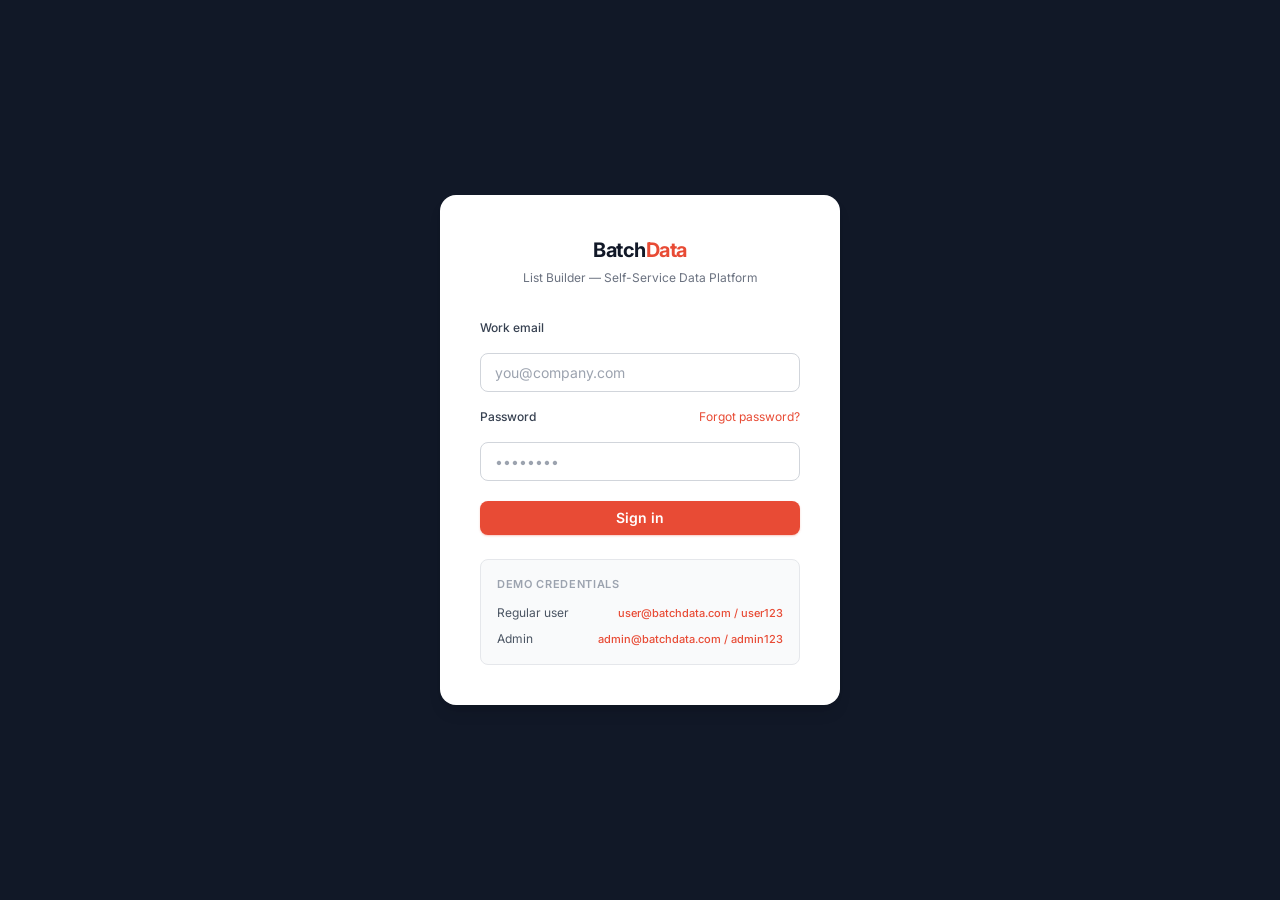
==== login.html @ 31fbce72 "Initial commit — BatchData List Builder prototype" ====
<!DOCTYPE html>
<html lang="en">
<head>
  <meta charset="UTF-8" />
  <meta name="viewport" content="width=device-width, initial-scale=1.0" />
  <title>BatchData — Sign In</title>
  <link href="https://fonts.googleapis.com/css2?family=Inter:wght@400;500;600;700&display=swap" rel="stylesheet" />
  <link rel="stylesheet" href="css/styles.css?v=2" />
</head>
<body>

<div class="login-page">
  <div class="login-card">

    <div class="login-brand">
      <div class="login-brand__logo">Batch<em>Data</em></div>
      <p class="login-brand__tagline">List Builder — Self-Service Data Platform</p>
    </div>

    <form class="login-form" onsubmit="handleLogin(event)">

      <div class="login-form__group">
        <label class="form-label" for="email">Work email</label>
        <input type="email" id="email" class="input input-filled"
          placeholder="you@company.com" autocomplete="email" required />
      </div>

      <div class="login-form__group">
        <div style="display:flex; justify-content:space-between; align-items:center; margin-bottom:8px;">
          <label class="form-label" for="password" style="margin-bottom:0">Password</label>
          <a href="#" style="font-size:12px; color:var(--color-primary-500)">Forgot password?</a>
        </div>
        <input type="password" id="password" class="input input-filled"
          placeholder="••••••••" autocomplete="current-password" required />
      </div>

      <div id="loginError" class="alert alert--error" style="display:none">
        <svg class="alert__icon" viewBox="0 0 18 18" fill="none"><path d="M9 3L2 15h14L9 3z" stroke="currentColor" stroke-width="1.5"/><path d="M9 8v3M9 13v.5" stroke="currentColor" stroke-width="1.5" stroke-linecap="round"/></svg>
        <span>Incorrect email or password.</span>
      </div>

      <button class="btn btn-primary btn-md" type="submit" style="width:100%; margin-top:4px;">
        Sign in
      </button>

    </form>

    <!-- Demo credentials hint -->
    <div style="margin-top:var(--space-6); padding:var(--space-4); background:var(--color-neutral-50); border:1px solid var(--color-neutral-200); border-radius:var(--radius-lg);">
      <p style="font-size:11px; font-weight:600; text-transform:uppercase; letter-spacing:0.06em; color:var(--color-neutral-400); margin-bottom:var(--space-3);">Demo credentials</p>
      <div style="display:flex; flex-direction:column; gap:var(--space-2);">
        <div style="display:flex; justify-content:space-between; align-items:center;">
          <span style="font-size:12px; color:var(--color-neutral-600);">Regular user</span>
          <button type="button" onclick="fillCredentials('user@batchdata.com','user123')"
            style="font-size:11px; color:var(--color-primary-500); background:none; border:none; cursor:pointer; font-family:inherit; font-weight:500;">
            user@batchdata.com / user123
          </button>
        </div>
        <div style="display:flex; justify-content:space-between; align-items:center;">
          <span style="font-size:12px; color:var(--color-neutral-600);">Admin</span>
          <button type="button" onclick="fillCredentials('admin@batchdata.com','admin123')"
            style="font-size:11px; color:var(--color-primary-500); background:none; border:none; cursor:pointer; font-family:inherit; font-weight:500;">
            admin@batchdata.com / admin123
          </button>
        </div>
      </div>
    </div>

  </div>
</div>

<script>
const CREDENTIALS = {
  'user@batchdata.com':  { password: 'user123',  role: 'user',  name: 'Sarah Mitchell', initials: 'SM' },
  'admin@batchdata.com': { password: 'admin123', role: 'admin', name: 'James Carter',   initials: 'JC' },
};

function handleLogin(e) {
  e.preventDefault();
  const email    = document.getElementById('email').value.trim().toLowerCase();
  const password = document.getElementById('password').value;
  const user     = CREDENTIALS[email];

  if (user && user.password === password) {
    sessionStorage.setItem('role',     user.role);
    sessionStorage.setItem('userName', user.name);
    sessionStorage.setItem('userInitials', user.initials);
    window.location.href = 'orders.html';
  } else {
    document.getElementById('loginError').style.display = 'flex';
  }
}

function fillCredentials(email, password) {
  document.getElementById('email').value    = email;
  document.getElementById('password').value = password;
  document.getElementById('loginError').style.display = 'none';
}
</script>

</body>
</html>
---- css/styles.css ----
/* =============================================
   DESIGN TOKENS — from design-system.html
   ============================================= */
:root {
  /* Brand */
  --color-primary-50:  #FFF3F1;
  --color-primary-100: #FFE4DF;
  --color-primary-200: #FFCCC4;
  --color-primary-400: #FF7460;
  --color-primary-500: #E84B35;
  --color-primary-600: #D43B25;
  --color-primary-700: #B32D19;

  /* Neutral */
  --color-neutral-0:   #FFFFFF;
  --color-neutral-50:  #F9FAFB;
  --color-neutral-100: #F3F4F6;
  --color-neutral-200: #E5E7EB;
  --color-neutral-300: #D1D5DB;
  --color-neutral-400: #9CA3AF;
  --color-neutral-500: #6B7280;
  --color-neutral-600: #4B5563;
  --color-neutral-700: #374151;
  --color-neutral-800: #1F2937;
  --color-neutral-900: #111827;

  /* Info / Blue */
  --color-info-50:  #EFF6FF;
  --color-info-200: #BFDBFE;
  --color-info-300: #93C5FD;
  --color-info-500: #3B82F6;
  --color-info-700: #1D4ED8;

  /* Semantic */
  --color-success-50:  #ECFDF5;
  --color-success-500: #10B981;
  --color-success-700: #047857;
  --color-error-50:    #FEF2F2;
  --color-error-500:   #EF4444;
  --color-warning-50:  #FFFBEB;
  --color-warning-500: #F59E0B;

  /* Typography */
  --font-family: 'Inter', -apple-system, BlinkMacSystemFont, sans-serif;
  --font-size-xs:   11px;
  --font-size-sm:   12px;
  --font-size-base: 14px;
  --font-size-md:   15px;
  --font-size-lg:   16px;
  --font-size-xl:   18px;
  --font-size-2xl:  20px;
  --font-size-3xl:  24px;
  --font-size-4xl:  30px;

  --font-weight-regular:  400;
  --font-weight-medium:   500;
  --font-weight-semibold: 600;
  --font-weight-bold:     700;

  --line-height-tight:  1.2;
  --line-height-snug:   1.375;
  --line-height-normal: 1.5;
  --letter-spacing-tight: -0.025em;

  /* Spacing */
  --space-1:  4px;  --space-2:  8px;  --space-3:  12px;
  --space-4:  16px; --space-5:  20px; --space-6:  24px;
  --space-8:  32px; --space-10: 40px; --space-12: 48px;

  /* Radius */
  --radius-md:   6px;
  --radius-lg:   8px;
  --radius-xl:   12px;
  --radius-2xl:  16px;
  --radius-full: 9999px;

  /* Shadows */
  --shadow-xs: 0 1px 2px rgba(0,0,0,0.05);
  --shadow-sm: 0 1px 3px rgba(0,0,0,0.1), 0 1px 2px rgba(0,0,0,0.06);
  --shadow-md: 0 4px 6px -1px rgba(0,0,0,0.1), 0 2px 4px -1px rgba(0,0,0,0.06);
  --shadow-lg: 0 10px 15px -3px rgba(0,0,0,0.1), 0 4px 6px -2px rgba(0,0,0,0.05);

  --transition-base: 150ms ease;
  --z-sticky: 300;
}

/* =============================================
   RESET & BASE
   ============================================= */
*, *::before, *::after { box-sizing: border-box; margin: 0; padding: 0; }
html { scroll-behavior: smooth; }
body {
  font-family: var(--font-family);
  font-size: var(--font-size-base);
  line-height: var(--line-height-normal);
  color: var(--color-neutral-800);
  background: var(--color-neutral-50);
  min-height: 100vh;
}
button { font-family: inherit; cursor: pointer; }
a { text-decoration: none; }
svg { display: block; flex-shrink: 0; }

/* =============================================
   DS BUTTONS (from design-system section 05)
   ============================================= */
.btn {
  display: inline-flex; align-items: center; justify-content: center;
  gap: var(--space-2); font-family: var(--font-family);
  font-weight: var(--font-weight-semibold);
  border: none; cursor: pointer;
  transition: all var(--transition-base);
  white-space: nowrap; text-decoration: none; line-height: 1;
}
.btn:focus-visible { outline: 2px solid var(--color-primary-500); outline-offset: 2px; }

.btn-sm  { font-size: var(--font-size-sm);  padding: 7px 14px;  border-radius: var(--radius-md); }
.btn-md  { font-size: var(--font-size-base); padding: 10px 20px; border-radius: var(--radius-lg); }
.btn-lg  { font-size: var(--font-size-md);  padding: 13px 26px; border-radius: var(--radius-lg); }

/* Primary — orange/red */
.btn-primary {
  background: var(--color-primary-500); color: white;
  box-shadow: 0 1px 2px rgba(232,75,53,0.3);
}
.btn-primary:hover {
  background: var(--color-primary-600);
  box-shadow: 0 4px 8px rgba(232,75,53,0.3);
  transform: translateY(-1px);
}
.btn-primary:active { background: var(--color-primary-700); transform: none; }
.btn-primary:disabled { opacity: 0.45; cursor: not-allowed; pointer-events: none; transform: none; }

/* Secondary — dark */
.btn-secondary {
  background: var(--color-neutral-900); color: white;
  box-shadow: var(--shadow-xs);
}
.btn-secondary:hover { background: var(--color-neutral-700); transform: translateY(-1px); }

/* Outline */
.btn-outline {
  background: transparent; color: var(--color-neutral-700);
  border: 1.5px solid var(--color-neutral-300);
}
.btn-outline:hover { border-color: var(--color-neutral-400); background: var(--color-neutral-50); }

/* Ghost */
.btn-ghost { background: transparent; color: var(--color-neutral-700); }
.btn-ghost:hover { background: var(--color-neutral-100); }

/* =============================================
   DS FORM CONTROLS (from design-system section 06)
   ============================================= */
.form-label {
  display: block; font-size: var(--font-size-sm);
  font-weight: var(--font-weight-medium); color: var(--color-neutral-700);
  margin-bottom: var(--space-2);
}

.input-wrap { position: relative; }
.input-icon-left {
  position: absolute; left: 12px; top: 50%; transform: translateY(-50%);
  color: var(--color-neutral-400); pointer-events: none;
  width: 20px; height: 20px;
}

.input {
  width: 100%; font-family: var(--font-family);
  font-size: var(--font-size-base); color: var(--color-neutral-900);
  background: white; border: 1.5px solid var(--color-neutral-300);
  border-radius: var(--radius-lg); padding: 10px 14px;
  outline: none;
  transition: border-color var(--transition-base), box-shadow var(--transition-base);
}
.input::placeholder { color: var(--color-neutral-400); }
.input:hover  { border-color: var(--color-neutral-400); }
.input:focus  {
  border-color: var(--color-primary-500);
  box-shadow: 0 0 0 3px rgba(232,75,53,0.12);
}
.input:disabled { background: var(--color-neutral-100); color: var(--color-neutral-400); cursor: not-allowed; }

.input-with-icon-left { padding-left: 40px; }

/* Tall variant for location search */
.input-location { height: 48px; }

/* Select */
.select {
  appearance: none; -webkit-appearance: none;
  background-image: url("data:image/svg+xml,%3Csvg width='16' height='16' viewBox='0 0 16 16' fill='none' xmlns='http://www.w3.org/2000/svg'%3E%3Cpath d='M4 6l4 4 4-4' stroke='%239CA3AF' stroke-width='1.5' stroke-linecap='round' stroke-linejoin='round'/%3E%3C/svg%3E");
  background-repeat: no-repeat; background-position: right 12px center;
  padding-right: 36px; cursor: pointer;
}
.select.placeholder { color: var(--color-neutral-400); }

/* Checkboxes */
.checkbox-group { display: flex; flex-direction: column; gap: var(--space-3); }
.checkbox-group.inline { flex-direction: row; gap: var(--space-6); }

.checkbox-item {
  display: flex; align-items: center; gap: var(--space-3);
  cursor: pointer; font-size: var(--font-size-sm);
  color: var(--color-neutral-700);
}
.checkbox-item input[type="checkbox"] {
  width: 18px; height: 18px; margin-top: 0; flex-shrink: 0;
  accent-color: var(--color-primary-500); cursor: pointer;
  border-radius: var(--radius-md);
}

/* =============================================
   DS CARDS (from design-system section 07)
   ============================================= */
.card {
  background: white; border: 1px solid var(--color-neutral-200);
  border-radius: var(--radius-xl); box-shadow: var(--shadow-xs);
  overflow: hidden;
  transition: box-shadow var(--transition-base), transform var(--transition-base);
}
.card-header { padding: var(--space-5) var(--space-6); border-bottom: 1px solid var(--color-neutral-100); }
.card-body   { padding: var(--space-6); }

/* =============================================
   APP SHELL
   ============================================= */
.app {
  width: 100%;
  min-height: 100vh;
  display: flex;
  flex-direction: column;
  background: var(--color-neutral-50);
}

.job-status-banner {
  height: 1px;
  background: var(--color-neutral-900);
  border-bottom: 1px solid var(--color-neutral-800);
  flex-shrink: 0;
}

/* =============================================
   APP HEADER
   ============================================= */
.app-header {
  background: white;
  border-bottom: 1px solid var(--color-neutral-200);
  height: 64px;
  width: 100%;
  flex-shrink: 0;
  box-shadow: var(--shadow-xs);
}

.app-header__inner {
  max-width: 1099px;
  margin: 0 auto;
  padding: 0 var(--space-6);
  height: 100%;
  display: flex;
  align-items: center;
  justify-content: space-between;
}

.header-title h1 {
  font-size: var(--font-size-3xl);
  font-weight: var(--font-weight-bold);
  color: var(--color-neutral-900);
  line-height: var(--line-height-tight);
  letter-spacing: var(--letter-spacing-tight);
}

.header-title p {
  font-size: var(--font-size-base);
  color: var(--color-neutral-500);
  margin-top: var(--space-1);
}

/* =============================================
   STEPPER (DS 22)
   ============================================= */
.stepper {
  display: flex; align-items: center; gap: var(--space-3);
}

.stepper-step {
  display: flex; align-items: center; gap: var(--space-2);
  padding: var(--space-2) var(--space-4);
  border-radius: var(--radius-xl); height: 40px;
}

.stepper-step--active   { background: var(--color-primary-50); }
.stepper-step--inactive { background: var(--color-neutral-100); }

.stepper-number {
  width: 24px; height: 24px; border-radius: var(--radius-full);
  display: flex; align-items: center; justify-content: center;
  font-size: var(--font-size-base); font-weight: var(--font-weight-semibold);
  flex-shrink: 0; line-height: 1;
}

.stepper-step--active   .stepper-number { background: var(--color-primary-500); color: white; }
.stepper-step--inactive .stepper-number { background: var(--color-neutral-300); color: var(--color-neutral-600); }

.stepper-label { font-size: var(--font-size-base); font-weight: var(--font-weight-medium); white-space: nowrap; }
.stepper-step--active   .stepper-label { color: var(--color-primary-600); }
.stepper-step--inactive .stepper-label { color: var(--color-neutral-500); }

.stepper-connector { width: 32px; height: 2px; background: var(--color-neutral-300); flex-shrink: 0; }

/* =============================================
   MAIN CONTENT
   ============================================= */
.app-main {
  flex: 1;
  max-width: 1099px;
  width: 100%;
  margin: 0 auto;
  padding: var(--space-6) var(--space-6) 96px;
  display: flex;
  flex-direction: column;
  gap: var(--space-6);
}

/* =============================================
   SECTION HEADER
   ============================================= */
.section-header { margin-bottom: var(--space-4); }

.section-header h2 {
  font-size: var(--font-size-xl);
  font-weight: var(--font-weight-semibold);
  color: var(--color-neutral-900);
}

.section-header p {
  font-size: var(--font-size-sm);
  color: var(--color-neutral-500);
  margin-top: var(--space-1);
}

/* =============================================
   TEMPLATE CARDS (DS 23)
   ============================================= */
.quicklist-templates { display: flex; flex-direction: column; gap: var(--space-4); }

.template-card-grid {
  display: grid;
  grid-template-columns: repeat(4, 1fr);
  gap: var(--space-4);
}

.template-card {
  background: white;
  border: 2px solid var(--color-neutral-200);
  border-radius: var(--radius-xl);
  padding: var(--space-4);
  text-align: left; cursor: pointer;
  display: flex; flex-direction: column; gap: var(--space-2);
  position: relative;
  box-shadow: var(--shadow-xs);
  transition: border-color var(--transition-base), box-shadow var(--transition-base), transform var(--transition-base);
}

.template-card:hover {
  border-color: var(--color-primary-400);
  box-shadow: var(--shadow-md);
  transform: translateY(-2px);
}

.template-card--selected {
  background: var(--color-primary-50);
  border-color: var(--color-primary-500);
  box-shadow: 0 0 0 3px rgba(232,75,53,0.1), var(--shadow-sm);
}

.template-card__title {
  display: block;
  font-size: var(--font-size-xl);
  font-weight: var(--font-weight-semibold);
  color: var(--color-neutral-900);
  line-height: var(--line-height-snug);
}

.template-card--selected .template-card__title { color: var(--color-primary-700); }

.template-card__desc {
  display: block;
  font-size: var(--font-size-sm);
  color: var(--color-neutral-500);
  line-height: var(--line-height-normal);
}

.template-card--selected .template-card__desc { color: var(--color-primary-600); }

.template-card__meta {
  display: block;
  font-size: var(--font-size-sm);
  font-weight: var(--font-weight-medium);
  color: var(--color-neutral-400);
  margin-top: auto;
  padding-top: var(--space-2);
}

.template-card--selected .template-card__meta { color: var(--color-primary-500); }

.template-card__check {
  display: none;
  position: absolute; top: var(--space-3); right: var(--space-3);
  width: 20px; height: 20px;
  background: var(--color-primary-500);
  border-radius: var(--radius-full);
  align-items: center; justify-content: center;
}

.template-card--selected .template-card__check { display: flex; }

/* =============================================
   FILTER PANEL (DS 24)
   ============================================= */
.filter-panel {
  background: white;
  border: 1px solid var(--color-neutral-200);
  border-radius: var(--radius-xl);
  box-shadow: var(--shadow-xs);
  overflow: hidden;
}

.filter-panel__header {
  padding: var(--space-4) var(--space-5);
  border-bottom: 1px solid var(--color-neutral-100);
  background: var(--color-neutral-50);
}

.filter-panel__header h3 {
  font-size: var(--font-size-base);
  font-weight: var(--font-weight-semibold);
  color: var(--color-neutral-800);
}

.filter-panel__header p {
  font-size: var(--font-size-sm);
  color: var(--color-neutral-500);
  margin-top: 2px;
}

.filter-panel__body {
  padding: var(--space-5);
  display: flex;
  flex-direction: column;
  gap: var(--space-6);
}

.filter-group { display: flex; flex-direction: column; gap: var(--space-2); }

.filter-label {
  font-size: var(--font-size-sm);
  font-weight: var(--font-weight-medium);
  color: var(--color-neutral-700);
}

.filter-row {
  display: grid;
  grid-template-columns: 1fr 1fr;
  gap: var(--space-5);
}

/* =============================================
   DUAL RANGE SLIDER (DS 25)
   ============================================= */
.range-dual {
  position: relative; height: 8px; margin-top: var(--space-2);
}

.range-dual__track {
  position: absolute; top: 0; left: 0; right: 0;
  height: 8px; background: var(--color-neutral-200);
  border-radius: var(--radius-full); pointer-events: none;
}

.range-dual__fill {
  position: absolute; top: 0; height: 8px;
  background: var(--color-primary-500);
  border-radius: var(--radius-full); pointer-events: none;
}

.range-dual__input {
  position: absolute; top: -4px; left: 0;
  width: 100%; height: 16px;
  background: transparent; appearance: none; -webkit-appearance: none;
  pointer-events: none; margin: 0;
}

.range-dual__input::-webkit-slider-thumb {
  appearance: none; -webkit-appearance: none;
  width: 16px; height: 16px; border-radius: var(--radius-full);
  background: white; border: 2px solid var(--color-primary-500);
  box-shadow: var(--shadow-sm); cursor: pointer; pointer-events: all;
  transition: transform var(--transition-base);
}

.range-dual__input::-webkit-slider-thumb:hover { transform: scale(1.15); }

.range-dual__input::-moz-range-thumb {
  width: 16px; height: 16px; border-radius: var(--radius-full);
  background: white; border: 2px solid var(--color-primary-500);
  box-shadow: var(--shadow-sm); cursor: pointer; pointer-events: all;
}

/* =============================================
   ACTION BAR (DS 26)
   ============================================= */
.action-bar {
  position: sticky; bottom: 0;
  background: white;
  border-top: 1px solid var(--color-neutral-200);
  height: 73px;
  width: 100%;
  box-shadow: 0 -4px 12px rgba(0,0,0,0.06), 0 -1px 4px rgba(0,0,0,0.04);
  z-index: var(--z-sticky);
  flex-shrink: 0;
}

.action-bar__inner {
  max-width: 1099px;
  margin: 0 auto;
  padding: 0 var(--space-6);
  height: 100%;
  display: flex;
  align-items: center;
  justify-content: space-between;
}

.action-bar__hint {
  font-size: var(--font-size-sm);
  color: var(--color-neutral-400);
}

.action-bar__hint--ready { color: var(--color-neutral-600); }

/* =============================================
   STEP 2 MAIN
   ============================================= */
.step2-main {
  flex: 1;
  max-width: 1099px;
  width: 100%;
  margin: 0 auto;
  padding: var(--space-6);
  display: flex;
  flex-direction: column;
  gap: var(--space-6);
}

.sub-header {
  display: flex; align-items: center; justify-content: space-between; min-height: 48px;
}

.sub-header-left { display: flex; align-items: center; gap: var(--space-4); }

.sub-header-title h2 {
  font-size: var(--font-size-2xl);
  font-weight: var(--font-weight-bold);
  color: var(--color-neutral-900);
  letter-spacing: var(--letter-spacing-tight);
}

.sub-header-title p {
  font-size: var(--font-size-sm);
  color: var(--color-neutral-500);
  margin-top: 2px;
}

/* =============================================
   COUNT BAR (DS 27)
   ============================================= */
.count-bar {
  background: var(--color-primary-50);
  border: 1px solid var(--color-primary-200);
  border-radius: var(--radius-xl);
  padding: var(--space-4) var(--space-6);
  display: flex; align-items: center; justify-content: space-between;
  min-height: 74px;
}

.count-bar__stats { display: flex; align-items: center; gap: var(--space-6); }

.count-bar__stat {
  display: flex; align-items: center; gap: var(--space-2);
  font-size: var(--font-size-base);
}

.count-bar__stat svg { color: var(--color-primary-500); width: 20px; height: 20px; flex-shrink: 0; }
.count-bar__stat strong { font-weight: var(--font-weight-bold); color: var(--color-neutral-900); }
.count-bar__stat span  { color: var(--color-neutral-700); }

.count-bar__divider { width: 1px; height: 16px; background: var(--color-primary-200); flex-shrink: 0; }

/* =============================================
   DATA PREVIEW (DS 28)
   ============================================= */
.data-preview {
  background: white;
  border: 1px solid var(--color-neutral-200);
  border-radius: var(--radius-xl);
  box-shadow: var(--shadow-xs);
  overflow: hidden;
  position: relative;
}

.data-preview__header {
  border-bottom: 1px solid var(--color-neutral-100);
  padding: var(--space-5) var(--space-6);
  display: flex; align-items: center; justify-content: space-between;
  background: white;
}

.data-preview__title h3 {
  font-size: var(--font-size-lg);
  font-weight: var(--font-weight-semibold);
  color: var(--color-neutral-900);
}

.data-preview__title p {
  font-size: var(--font-size-sm);
  color: var(--color-neutral-500);
  margin-top: 2px;
}

.data-preview__count {
  display: flex; align-items: center; gap: var(--space-2);
  font-size: var(--font-size-sm);
  color: var(--color-neutral-500);
}

.data-preview__count svg { width: 14px; height: 14px; }

/* DS Table (from design-system section 14) */
.results-table-wrapper { position: relative; overflow: hidden; }

.results-table { width: 100%; border-collapse: collapse; background: white; }

.results-table thead { background: var(--color-neutral-50); }

.results-table th {
  padding: var(--space-3) var(--space-5);
  font-size: var(--font-size-xs);
  font-weight: var(--font-weight-semibold);
  color: var(--color-neutral-500);
  letter-spacing: 0.04em;
  text-transform: uppercase;
  text-align: left;
  border-bottom: 1px solid var(--color-neutral-200);
  white-space: nowrap;
}

.results-table td {
  padding: var(--space-4) var(--space-5);
  font-size: var(--font-size-sm);
  color: var(--color-neutral-700);
  border-bottom: 1px solid var(--color-neutral-100);
  vertical-align: middle;
  white-space: nowrap;
}

.results-table tbody tr { transition: background var(--transition-base); }
.results-table tbody tr:hover { background: var(--color-neutral-50); }
.results-table tbody tr:last-child td { border-bottom: none; }

.results-table td.col-address {
  font-weight: var(--font-weight-medium);
  color: var(--color-neutral-900);
}

.results-table tr.row-blurred td {
  filter: blur(5px);
  user-select: none;
  pointer-events: none;
}

/* Paywall overlay */
.paywall-overlay {
  position: absolute; bottom: 0; left: 0; right: 0; height: 300px;
  background: linear-gradient(to bottom, rgba(255,255,255,0) 0%, rgba(255,255,255,0.88) 35%, white 65%);
  display: flex; align-items: center; justify-content: center;
  padding-top: var(--space-10);
}

.paywall-modal {
  background: white;
  border: 2px solid var(--color-primary-500);
  border-radius: var(--radius-xl);
  box-shadow: var(--shadow-lg), 0 0 0 4px rgba(232,75,53,0.08);
  width: 448px; padding: var(--space-6);
  display: flex; flex-direction: column; align-items: center; text-align: center;
}

.paywall-modal__icon { color: var(--color-primary-500); margin-bottom: var(--space-3); }

.paywall-modal h4 {
  font-size: var(--font-size-xl);
  font-weight: var(--font-weight-bold);
  color: var(--color-neutral-900);
  letter-spacing: var(--letter-spacing-tight);
  margin-bottom: var(--space-2);
}

.paywall-modal p {
  font-size: var(--font-size-sm);
  color: var(--color-neutral-500);
  max-width: 360px;
  margin-bottom: var(--space-6);
  line-height: var(--line-height-normal);
}

/* =============================================
   TOP NAVIGATION
   ============================================= */
.top-nav {
  height: 56px;
  width: 100%;
  background: var(--color-neutral-900);
  flex-shrink: 0;
}

.top-nav__inner {
  max-width: 1099px;
  margin: 0 auto;
  padding: 0 var(--space-6);
  height: 100%;
  display: flex;
  align-items: center;
  justify-content: space-between;
}

.top-nav__left { display: flex; align-items: center; gap: var(--space-8); }

.top-nav__brand { display: flex; align-items: center; gap: var(--space-3); flex-shrink: 0; }

.top-nav__links { display: flex; align-items: center; gap: var(--space-1); }

.top-nav__logo {
  font-size: var(--font-size-lg);
  font-weight: var(--font-weight-bold);
  color: white;
  letter-spacing: var(--letter-spacing-tight);
}

.top-nav__logo em { font-style: normal; color: var(--color-primary-400); }

.top-nav__link {
  padding: 6px var(--space-3);
  font-size: var(--font-size-sm); font-weight: var(--font-weight-medium);
  color: var(--color-neutral-400);
  border-radius: var(--radius-md);
  transition: all var(--transition-base);
}
.top-nav__link:hover { color: white; background: rgba(255,255,255,0.08); }
.top-nav__link--active { color: white; background: rgba(255,255,255,0.12); }

.top-nav__right { display: flex; align-items: center; gap: var(--space-4); }

.top-nav__avatar {
  width: 32px; height: 32px; border-radius: var(--radius-full);
  background: var(--color-primary-500);
  display: flex; align-items: center; justify-content: center;
  font-size: var(--font-size-xs); font-weight: var(--font-weight-bold);
  color: white; flex-shrink: 0; cursor: pointer; transition: opacity 150ms ease;
}
.top-nav__avatar:hover { opacity: 0.8; }

.top-nav__user-name { font-size: var(--font-size-sm); color: var(--color-neutral-300); }

.top-nav__logout {
  font-size: var(--font-size-sm); color: var(--color-neutral-500);
  background: none; border: none; cursor: pointer; font-family: inherit;
  padding: 4px var(--space-2); border-radius: var(--radius-md);
  transition: color var(--transition-base);
}
.top-nav__logout:hover { color: var(--color-neutral-300); }

/* =============================================
   PAGE LAYOUT (screens that use top nav)
   ============================================= */
.page {
  width: 100%; min-height: 100vh;
  display: flex; flex-direction: column;
  background: var(--color-neutral-50);
}

.page-body {
  flex: 1;
  max-width: 1099px;
  width: 100%;
  margin: 0 auto;
  padding: var(--space-6);
  display: flex; flex-direction: column; gap: var(--space-6);
}

.page-header {
  display: flex; align-items: flex-start; justify-content: space-between;
}

.page-header__title {
  font-size: var(--font-size-3xl); font-weight: var(--font-weight-bold);
  color: var(--color-neutral-900); letter-spacing: var(--letter-spacing-tight);
}

.page-header__subtitle {
  font-size: var(--font-size-sm); color: var(--color-neutral-500); margin-top: var(--space-1);
}

/* =============================================
   STATUS BADGES
   ============================================= */
.badge {
  display: inline-flex; align-items: center; gap: 5px;
  font-size: var(--font-size-xs); font-weight: var(--font-weight-semibold);
  padding: 3px 9px; border-radius: var(--radius-full); white-space: nowrap;
}
.badge::before {
  content: ''; width: 6px; height: 6px; border-radius: var(--radius-full);
  background: currentColor; flex-shrink: 0;
}
.badge--ready    { background: var(--color-success-50);  color: #047857; }
.badge--processing { background: #FFFBEB; color: #92400E; }
.badge--failed   { background: var(--color-error-50);   color: #991B1B; }
.badge--pending  { background: var(--color-neutral-100); color: var(--color-neutral-600); }
.badge--invited  { background: var(--color-info-50);    color: #1D4ED8; }
.badge--revoked  { background: var(--color-neutral-100); color: var(--color-neutral-400); }

/* =============================================
   JOB STATUS BANNER — ACTIVE STATE (S-04)
   ============================================= */
.job-status-banner {
  display: none; flex-shrink: 0;
}
.job-status-banner--processing,
.job-status-banner--ready,
.job-status-banner--failed { display: block; }

.job-status-banner--processing { background: #FFFBEB; border-bottom: 1px solid #FDE68A; }
.job-status-banner--ready      { background: var(--color-success-50); border-bottom: 1px solid #A7F3D0; }
.job-status-banner--failed     { background: var(--color-error-50); border-bottom: 1px solid #FECACA; }

.job-banner__inner {
  max-width: 1099px; margin: 0 auto;
  padding: 10px var(--space-6);
  display: flex; align-items: center; justify-content: space-between;
  gap: var(--space-4);
}

.job-banner__left  { display: flex; align-items: center; gap: var(--space-3); }
.job-banner__right { display: flex; align-items: center; gap: var(--space-3); }

.job-banner__icon { width: 18px; height: 18px; flex-shrink: 0; }

.job-banner__text { font-size: var(--font-size-sm); color: var(--color-neutral-700); }
.job-banner__text strong { font-weight: var(--font-weight-semibold); color: var(--color-neutral-900); }

.job-banner__dismiss {
  background: none; border: none; cursor: pointer; font-family: inherit;
  font-size: var(--font-size-xs); color: var(--color-neutral-400);
  padding: 2px 4px; border-radius: var(--radius-md);
  transition: color var(--transition-base);
}
.job-banner__dismiss:hover { color: var(--color-neutral-600); }

/* =============================================
   SUPPRESSION DRAWER (S-07)
   ============================================= */
.drawer-backdrop {
  position: fixed; inset: 0; background: rgba(0,0,0,0.3); z-index: 400;
  opacity: 0; visibility: hidden;
  transition: opacity 200ms ease, visibility 200ms ease;
}
.drawer-backdrop--open { opacity: 1; visibility: visible; }

.drawer {
  position: fixed; top: 0; right: 0; bottom: 0; width: 440px;
  background: white; box-shadow: -4px 0 32px rgba(0,0,0,0.14);
  z-index: 401; display: flex; flex-direction: column;
  transform: translateX(100%);
  transition: transform 250ms cubic-bezier(0.4, 0, 0.2, 1);
}
.drawer--open { transform: translateX(0); }

.drawer__header {
  padding: var(--space-5) var(--space-6);
  border-bottom: 1px solid var(--color-neutral-100);
  display: flex; align-items: center; justify-content: space-between;
  flex-shrink: 0;
}
.drawer__title { font-size: var(--font-size-lg); font-weight: var(--font-weight-semibold); color: var(--color-neutral-900); }
.drawer__close {
  width: 32px; height: 32px; display: flex; align-items: center; justify-content: center;
  background: none; border: none; cursor: pointer; color: var(--color-neutral-400);
  border-radius: var(--radius-md); transition: background var(--transition-base), color var(--transition-base);
}
.drawer__close:hover { background: var(--color-neutral-100); color: var(--color-neutral-700); }

.drawer__tabs {
  display: flex; border-bottom: 1px solid var(--color-neutral-200);
  padding: 0 var(--space-6); flex-shrink: 0;
}
.drawer__tab {
  padding: var(--space-3) var(--space-4);
  font-size: var(--font-size-sm); font-weight: var(--font-weight-medium);
  color: var(--color-neutral-500); background: none; border: none; cursor: pointer;
  border-bottom: 2px solid transparent; margin-bottom: -1px;
  font-family: inherit; transition: all var(--transition-base);
}
.drawer__tab:hover { color: var(--color-neutral-800); }
.drawer__tab--active { color: var(--color-primary-600); border-bottom-color: var(--color-primary-500); }

.drawer__body { flex: 1; overflow-y: auto; padding: var(--space-5) var(--space-6); display: flex; flex-direction: column; gap: var(--space-4); }

.drawer__footer {
  padding: var(--space-4) var(--space-6);
  border-top: 1px solid var(--color-neutral-100);
  display: flex; align-items: center; justify-content: space-between;
  flex-shrink: 0; background: white;
}
.drawer__footer-hint { font-size: var(--font-size-sm); color: var(--color-neutral-500); }
.suppression-count { font-weight: var(--font-weight-semibold); color: var(--color-primary-600); }

/* Tab panels */
.tab-panel { display: none; }
.tab-panel--active { display: block; }

/* Suppression order list */
.suppress-order-list { display: flex; flex-direction: column; gap: var(--space-2); }
.suppress-order-item {
  display: flex; align-items: center; gap: var(--space-3);
  padding: var(--space-3) var(--space-4);
  border: 1.5px solid var(--color-neutral-200);
  border-radius: var(--radius-lg); cursor: pointer;
  transition: border-color var(--transition-base), background var(--transition-base);
}
.suppress-order-item:hover { border-color: var(--color-primary-300); background: var(--color-primary-50); }
.suppress-order-item--selected { border-color: var(--color-primary-500); background: var(--color-primary-50); }
.suppress-order-item input[type="checkbox"] { accent-color: var(--color-primary-500); width: 16px; height: 16px; flex-shrink: 0; }
.suppress-order-info { flex: 1; }
.suppress-order-name { font-size: var(--font-size-sm); font-weight: var(--font-weight-medium); color: var(--color-neutral-900); }
.suppress-order-meta { font-size: var(--font-size-xs); color: var(--color-neutral-400); margin-top: 1px; }

/* File upload */
.file-upload {
  border: 2px dashed var(--color-neutral-300); border-radius: var(--radius-xl);
  padding: var(--space-8) var(--space-6); text-align: center; cursor: pointer;
  transition: border-color var(--transition-base), background var(--transition-base);
}
.file-upload:hover { border-color: var(--color-primary-400); background: var(--color-primary-50); }
.file-upload__icon { color: var(--color-neutral-400); margin: 0 auto var(--space-3); width: 36px; height: 36px; }
.file-upload__label { font-size: var(--font-size-sm); font-weight: var(--font-weight-medium); color: var(--color-neutral-700); }
.file-upload__label span { color: var(--color-primary-500); }
.file-upload__hint { font-size: var(--font-size-xs); color: var(--color-neutral-400); margin-top: var(--space-1); }

/* Suppression active pill on button */
.suppress-btn-wrap { position: relative; display: inline-flex; }
.suppress-active-dot {
  position: absolute; top: -4px; right: -4px;
  width: 10px; height: 10px; border-radius: var(--radius-full);
  background: var(--color-primary-500); border: 2px solid white;
  display: none;
}
.suppress-active-dot--visible { display: block; }

/* =============================================
   MODAL (S-08, S-11, S-12)
   ============================================= */
.modal-backdrop {
  position: fixed; inset: 0; background: rgba(0,0,0,0.4); z-index: 500;
  display: flex; align-items: center; justify-content: center;
  opacity: 0; visibility: hidden;
  transition: opacity 200ms ease, visibility 200ms ease;
}
.modal-backdrop--open { opacity: 1; visibility: visible; }

.modal {
  background: white; border-radius: var(--radius-xl); box-shadow: var(--shadow-lg);
  width: 480px; max-width: calc(100vw - 48px); display: flex; flex-direction: column;
}
.modal--sm { width: 400px; }

.modal__header {
  padding: var(--space-5) var(--space-6);
  border-bottom: 1px solid var(--color-neutral-100);
  display: flex; align-items: flex-start; justify-content: space-between; gap: var(--space-4);
}
.modal__title { font-size: var(--font-size-lg); font-weight: var(--font-weight-semibold); color: var(--color-neutral-900); }
.modal__subtitle { font-size: var(--font-size-sm); color: var(--color-neutral-500); margin-top: 2px; }
.modal__close {
  width: 32px; height: 32px; display: flex; align-items: center; justify-content: center;
  background: none; border: none; cursor: pointer; color: var(--color-neutral-400);
  border-radius: var(--radius-md); flex-shrink: 0;
  transition: background var(--transition-base), color var(--transition-base);
}
.modal__close:hover { background: var(--color-neutral-100); color: var(--color-neutral-700); }

.modal__body { padding: var(--space-6); display: flex; flex-direction: column; gap: var(--space-4); }
.modal__body--danger { background: var(--color-neutral-50); }

.modal__footer {
  padding: var(--space-4) var(--space-6);
  border-top: 1px solid var(--color-neutral-100);
  display: flex; align-items: center; justify-content: flex-end; gap: var(--space-3);
}

/* Danger button */
.btn-danger {
  background: var(--color-error-500); color: white;
}
.btn-danger:hover { background: #DC2626; transform: translateY(-1px); }

/* =============================================
   ALERTS / INLINE FEEDBACK
   ============================================= */
.alert {
  display: flex; align-items: flex-start; gap: var(--space-3);
  padding: var(--space-3) var(--space-4); border-radius: var(--radius-lg);
  font-size: var(--font-size-sm);
}
.alert__icon { width: 18px; height: 18px; flex-shrink: 0; margin-top: 1px; }
.alert--success { background: var(--color-success-50); border: 1px solid #A7F3D0; color: #047857; }
.alert--error   { background: var(--color-error-50);   border: 1px solid #FECACA; color: #991B1B; }
.alert--warning { background: #FFFBEB;                  border: 1px solid #FDE68A; color: #92400E; }
.alert--info    { background: var(--color-info-50);    border: 1px solid var(--color-info-200); color: var(--color-info-700); }

/* =============================================
   EMPTY STATE
   ============================================= */
.empty-state {
  display: flex; flex-direction: column; align-items: center; text-align: center;
  padding: var(--space-12) var(--space-6);
}
.empty-state__icon { width: 56px; height: 56px; color: var(--color-neutral-300); margin-bottom: var(--space-4); }
.empty-state__title {
  font-size: var(--font-size-xl); font-weight: var(--font-weight-semibold);
  color: var(--color-neutral-700); margin-bottom: var(--space-2);
}
.empty-state__text {
  font-size: var(--font-size-sm); color: var(--color-neutral-500);
  max-width: 360px; line-height: var(--line-height-normal); margin-bottom: var(--space-6);
}

/* =============================================
   BACK LINK
   ============================================= */
.back-link {
  display: inline-flex; align-items: center; gap: var(--space-2);
  font-size: var(--font-size-sm); font-weight: var(--font-weight-medium);
  color: var(--color-neutral-500); transition: color var(--transition-base);
}
.back-link:hover { color: var(--color-neutral-800); }

/* =============================================
   LOGIN PAGE
   ============================================= */
.login-page {
  min-height: 100vh; background: var(--color-neutral-900);
  display: flex; align-items: center; justify-content: center;
  padding: var(--space-6);
}

.login-card {
  background: white; border-radius: var(--radius-2xl);
  padding: var(--space-10); width: 400px;
  max-width: 100%; box-shadow: var(--shadow-lg);
}

.login-brand { text-align: center; margin-bottom: var(--space-8); }
.login-brand__logo {
  font-size: var(--font-size-2xl); font-weight: var(--font-weight-bold);
  color: var(--color-neutral-900); letter-spacing: var(--letter-spacing-tight);
}
.login-brand__logo em { font-style: normal; color: var(--color-primary-500); }
.login-brand__tagline { font-size: var(--font-size-sm); color: var(--color-neutral-500); margin-top: var(--space-1); }

.login-form { display: flex; flex-direction: column; gap: var(--space-4); }
.login-form__group { display: flex; flex-direction: column; gap: var(--space-2); }

.login-footer {
  text-align: center; margin-top: var(--space-4);
  font-size: var(--font-size-xs); color: var(--color-neutral-400);
}
.login-footer a { color: var(--color-primary-500); }

/* =============================================
   ORDERS TABLE (S-05)
   ============================================= */
.orders-wrap {
  background: white; border: 1px solid var(--color-neutral-200);
  border-radius: var(--radius-xl); box-shadow: var(--shadow-xs); overflow: hidden;
}

.orders-table { width: 100%; border-collapse: collapse; table-layout: fixed; }

.orders-table th {
  padding: var(--space-3) var(--space-5);
  font-size: var(--font-size-xs); font-weight: var(--font-weight-semibold);
  color: var(--color-neutral-500); letter-spacing: 0.04em; text-transform: uppercase;
  text-align: left; background: var(--color-neutral-50);
  border-bottom: 1px solid var(--color-neutral-200); white-space: nowrap;
}

.orders-table td {
  padding: var(--space-4) var(--space-5);
  font-size: var(--font-size-sm); color: var(--color-neutral-700);
  border-bottom: 1px solid var(--color-neutral-100); vertical-align: middle;
}
.orders-table tbody tr:last-child td { border-bottom: none; }
.orders-table tbody tr { transition: background var(--transition-base); }
.orders-table tbody tr:hover { background: var(--color-neutral-50); }

.order-name { font-weight: var(--font-weight-medium); color: var(--color-neutral-900); overflow: hidden; text-overflow: ellipsis; white-space: nowrap; }
.order-meta { font-size: var(--font-size-xs); color: var(--color-neutral-400); margin-top: 2px; overflow: hidden; text-overflow: ellipsis; white-space: nowrap; }

.order-tag {
  display: inline-block; padding: 2px 8px;
  font-size: var(--font-size-xs); font-weight: var(--font-weight-medium);
  background: var(--color-neutral-100); color: var(--color-neutral-600);
  border-radius: var(--radius-full);
}

.order-actions { display: flex; align-items: center; gap: var(--space-2); white-space: nowrap; }

/* =============================================
   ORDER DETAIL (S-06)
   ============================================= */
.detail-stats {
  display: grid; grid-template-columns: repeat(4, 1fr); gap: var(--space-4);
}

.stat-card {
  background: white; border: 1px solid var(--color-neutral-200);
  border-radius: var(--radius-lg); padding: var(--space-4) var(--space-5);
  box-shadow: var(--shadow-xs);
}
.stat-card__label {
  font-size: var(--font-size-xs); font-weight: var(--font-weight-semibold);
  text-transform: uppercase; letter-spacing: 0.06em; color: var(--color-neutral-400);
  margin-bottom: var(--space-2);
}
.stat-card__value {
  font-size: var(--font-size-2xl); font-weight: var(--font-weight-bold);
  color: var(--color-neutral-900); letter-spacing: var(--letter-spacing-tight);
}
.stat-card__sub { font-size: var(--font-size-xs); color: var(--color-neutral-500); margin-top: 2px; }

.detail-section {
  background: white; border: 1px solid var(--color-neutral-200);
  border-radius: var(--radius-xl); box-shadow: var(--shadow-xs); overflow: hidden;
}
.detail-section__header {
  padding: var(--space-4) var(--space-6); border-bottom: 1px solid var(--color-neutral-100);
  background: var(--color-neutral-50);
}
.detail-section__title { font-size: var(--font-size-base); font-weight: var(--font-weight-semibold); color: var(--color-neutral-800); }

.criteria-list { display: flex; flex-direction: column; }
.criteria-row {
  display: flex; align-items: center; gap: var(--space-4);
  padding: var(--space-3) var(--space-6);
  border-bottom: 1px solid var(--color-neutral-100);
}
.criteria-row:last-child { border-bottom: none; }
.criteria-row__key {
  width: 160px; flex-shrink: 0;
  font-size: var(--font-size-xs); font-weight: var(--font-weight-semibold);
  text-transform: uppercase; letter-spacing: 0.04em; color: var(--color-neutral-400);
}
.criteria-row__val { font-size: var(--font-size-sm); color: var(--color-neutral-800); font-weight: var(--font-weight-medium); }

/* =============================================
   SETTINGS PAGES (S-09, S-10)
   ============================================= */
.settings-grid {
  display: grid; grid-template-columns: 220px 1fr; gap: var(--space-6); align-items: start;
}

.settings-nav { display: flex; flex-direction: column; gap: var(--space-1); }
.settings-nav__link {
  display: block; padding: var(--space-2) var(--space-3);
  font-size: var(--font-size-sm); font-weight: var(--font-weight-medium);
  color: var(--color-neutral-500); border-radius: var(--radius-md);
  transition: all var(--transition-base);
}
.settings-nav__link:hover { color: var(--color-neutral-800); background: var(--color-neutral-100); }
.settings-nav__link--active { color: var(--color-neutral-900); background: var(--color-neutral-100); font-weight: var(--font-weight-semibold); }

.settings-section {
  background: white; border: 1px solid var(--color-neutral-200);
  border-radius: var(--radius-xl); box-shadow: var(--shadow-xs); overflow: hidden;
}
.settings-section + .settings-section { margin-top: var(--space-4); }
.settings-section__header {
  padding: var(--space-4) var(--space-6); border-bottom: 1px solid var(--color-neutral-100);
  background: var(--color-neutral-50);
}
.settings-section__title { font-size: var(--font-size-base); font-weight: var(--font-weight-semibold); color: var(--color-neutral-800); }
.settings-section__desc { font-size: var(--font-size-sm); color: var(--color-neutral-500); margin-top: 2px; }
.settings-section__body { padding: var(--space-6); display: flex; flex-direction: column; gap: var(--space-5); }

.token-row { display: flex; gap: var(--space-3); }
.token-row .input { flex: 1; font-family: 'Courier New', monospace; font-size: var(--font-size-sm); letter-spacing: 0.02em; }

.token-status { display: flex; align-items: center; gap: var(--space-2); font-size: var(--font-size-sm); }
.token-status--valid { color: var(--color-success-700); font-weight: var(--font-weight-medium); }
.token-status--invalid { color: #991B1B; }

.datasets-table { width: 100%; border-collapse: collapse; }
.datasets-table th {
  font-size: var(--font-size-xs); font-weight: var(--font-weight-semibold); text-transform: uppercase;
  letter-spacing: 0.04em; color: var(--color-neutral-400); text-align: left;
  padding: var(--space-2) var(--space-3); border-bottom: 1px solid var(--color-neutral-200);
}
.datasets-table td {
  font-size: var(--font-size-sm); color: var(--color-neutral-700);
  padding: var(--space-3); border-bottom: 1px solid var(--color-neutral-100);
}
.datasets-table tbody tr:last-child td { border-bottom: none; }
.datasets-table .col-price { font-weight: var(--font-weight-semibold); color: var(--color-neutral-900); }

/* =============================================
   USERS TABLE (S-10)
   ============================================= */
.users-section {
  background: white; border: 1px solid var(--color-neutral-200);
  border-radius: var(--radius-xl); box-shadow: var(--shadow-xs); overflow: hidden;
}
.users-section__header {
  padding: var(--space-4) var(--space-6); border-bottom: 1px solid var(--color-neutral-100);
  display: flex; align-items: center; justify-content: space-between;
}
.users-section__title { font-size: var(--font-size-base); font-weight: var(--font-weight-semibold); color: var(--color-neutral-800); }

.users-tabs {
  display: flex; padding: 0 var(--space-6);
  border-bottom: 1px solid var(--color-neutral-200); gap: 0;
}
.users-tab {
  padding: var(--space-3) var(--space-4);
  font-size: var(--font-size-sm); font-weight: var(--font-weight-medium);
  color: var(--color-neutral-500); background: none; border: none;
  border-bottom: 2px solid transparent; margin-bottom: -1px; cursor: pointer;
  font-family: inherit; transition: all var(--transition-base);
}
.users-tab:hover { color: var(--color-neutral-800); }
.users-tab--active { color: var(--color-neutral-900); border-bottom-color: var(--color-neutral-900); font-weight: var(--font-weight-semibold); }

.users-table { width: 100%; border-collapse: collapse; }
.users-table th {
  padding: var(--space-3) var(--space-5);
  font-size: var(--font-size-xs); font-weight: var(--font-weight-semibold);
  color: var(--color-neutral-500); text-transform: uppercase; letter-spacing: 0.04em;
  text-align: left; background: var(--color-neutral-50);
  border-bottom: 1px solid var(--color-neutral-200);
}
.users-table td {
  padding: var(--space-4) var(--space-5);
  font-size: var(--font-size-sm); color: var(--color-neutral-700);
  border-bottom: 1px solid var(--color-neutral-100); vertical-align: middle;
}
.users-table tbody tr:last-child td { border-bottom: none; }
.users-table tbody tr { transition: background var(--transition-base); }
.users-table tbody tr:hover { background: var(--color-neutral-50); }

.user-cell { display: flex; align-items: center; gap: var(--space-3); }
.user-avatar {
  width: 34px; height: 34px; border-radius: var(--radius-full);
  display: flex; align-items: center; justify-content: center;
  font-size: var(--font-size-xs); font-weight: var(--font-weight-bold);
  color: white; flex-shrink: 0;
}
.ua--red    { background: var(--color-primary-500); }
.ua--blue   { background: var(--color-info-500); }
.ua--green  { background: var(--color-success-500); }
.ua--purple { background: #8B5CF6; }
.ua--gray   { background: var(--color-neutral-400); }

.user-name  { font-weight: var(--font-weight-medium); color: var(--color-neutral-900); }
.user-email { font-size: var(--font-size-xs); color: var(--color-neutral-400); margin-top: 1px; }

/* =============================================
   LIST BUILDER OVERLAY — close button
   ============================================= */
.overlay-close {
  width: 36px; height: 36px; display: flex; align-items: center; justify-content: center;
  background: var(--color-neutral-100); border: none; cursor: pointer;
  border-radius: var(--radius-full); color: var(--color-neutral-500);
  flex-shrink: 0;
  transition: background var(--transition-base), color var(--transition-base);
}
.overlay-close:hover { background: var(--color-neutral-200); color: var(--color-neutral-800); }
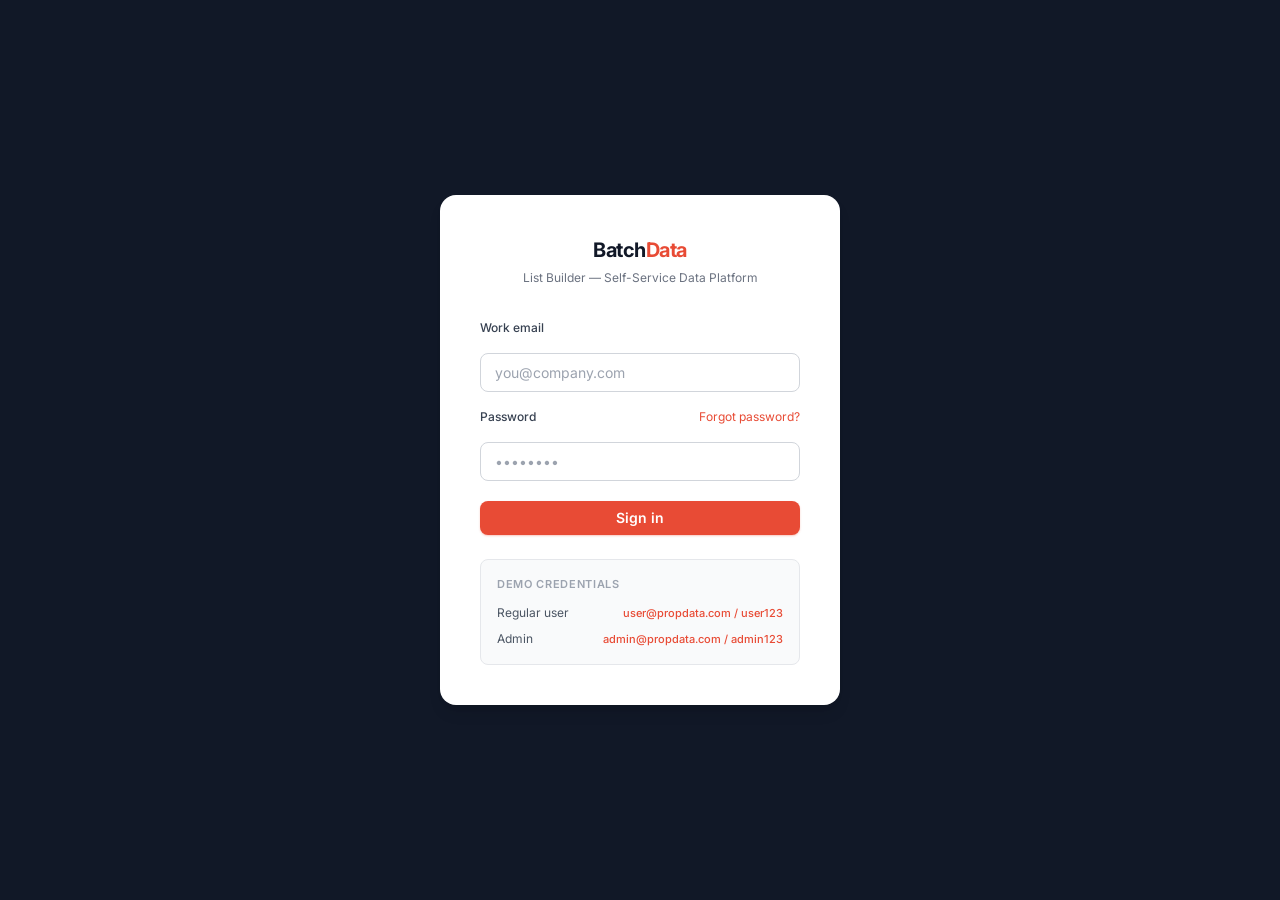
==== commit ee5ca70d: "rename BatchData to PropData" ====
--- a/login.html
+++ b/login.html
@@ -3,7 +3,7 @@
 <head>
   <meta charset="UTF-8" />
   <meta name="viewport" content="width=device-width, initial-scale=1.0" />
-  <title>BatchData — Sign In</title>
+  <title>PropData — Sign In</title>
   <link href="https://fonts.googleapis.com/css2?family=Inter:wght@400;500;600;700&display=swap" rel="stylesheet" />
   <link rel="stylesheet" href="css/styles.css?v=2" />
 </head>
@@ -51,16 +51,16 @@
       <div style="display:flex; flex-direction:column; gap:var(--space-2);">
         <div style="display:flex; justify-content:space-between; align-items:center;">
           <span style="font-size:12px; color:var(--color-neutral-600);">Regular user</span>
-          <button type="button" onclick="fillCredentials('user@batchdata.com','user123')"
+          <button type="button" onclick="fillCredentials('user@propdata.com','user123')"
             style="font-size:11px; color:var(--color-primary-500); background:none; border:none; cursor:pointer; font-family:inherit; font-weight:500;">
-            user@batchdata.com / user123
+            user@propdata.com / user123
           </button>
         </div>
         <div style="display:flex; justify-content:space-between; align-items:center;">
           <span style="font-size:12px; color:var(--color-neutral-600);">Admin</span>
-          <button type="button" onclick="fillCredentials('admin@batchdata.com','admin123')"
+          <button type="button" onclick="fillCredentials('admin@propdata.com','admin123')"
             style="font-size:11px; color:var(--color-primary-500); background:none; border:none; cursor:pointer; font-family:inherit; font-weight:500;">
-            admin@batchdata.com / admin123
+            admin@propdata.com / admin123
           </button>
         </div>
       </div>
@@ -71,8 +71,8 @@
 
 <script>
 const CREDENTIALS = {
-  'user@batchdata.com':  { password: 'user123',  role: 'user',  name: 'Sarah Mitchell', initials: 'SM' },
-  'admin@batchdata.com': { password: 'admin123', role: 'admin', name: 'James Carter',   initials: 'JC' },
+  'user@propdata.com':  { password: 'user123',  role: 'user',  name: 'Sarah Mitchell', initials: 'SM' },
+  'admin@propdata.com': { password: 'admin123', role: 'admin', name: 'James Carter',   initials: 'JC' },
 };
 
 function handleLogin(e) {
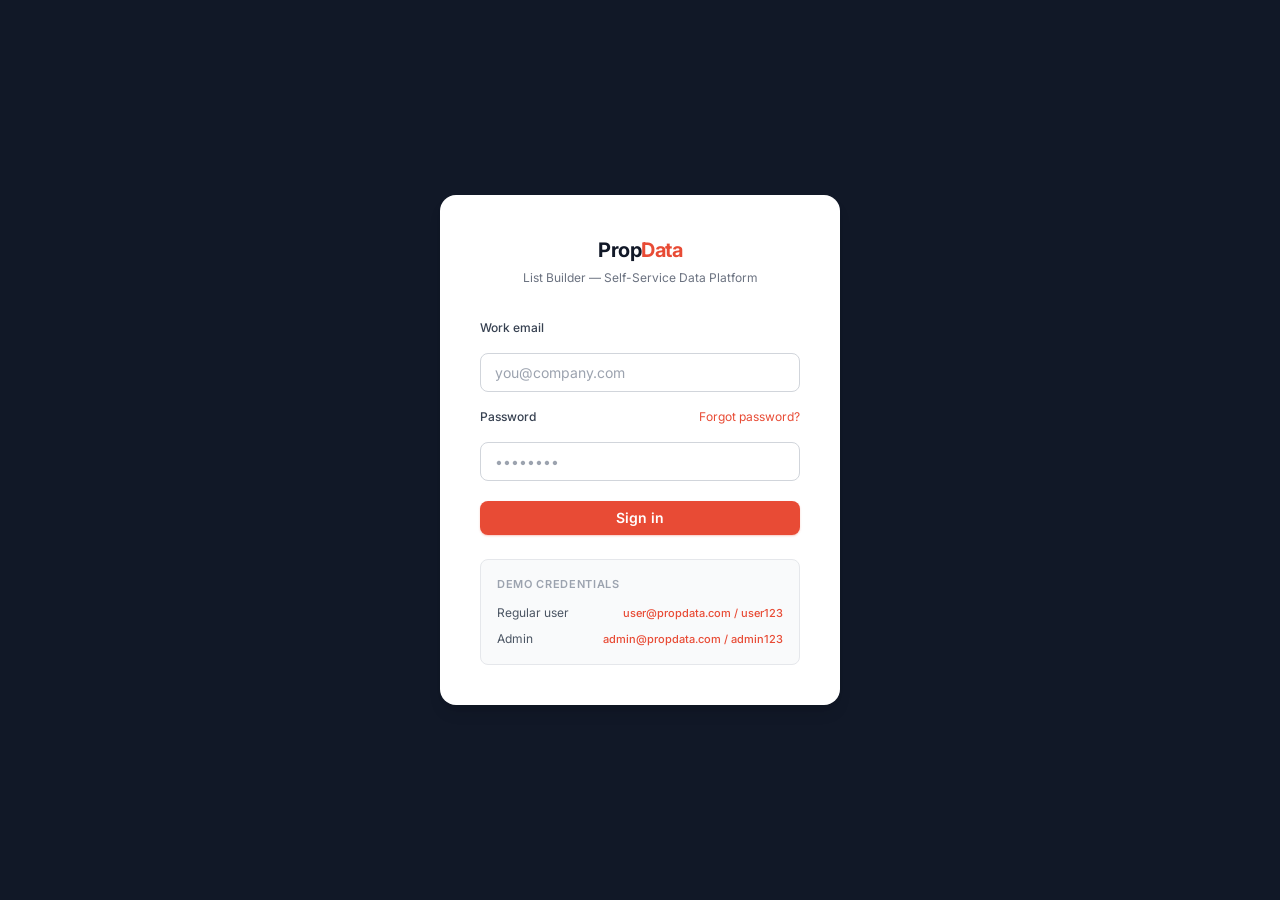
==== commit fdecc1f5: "fix PropData logo on login" ====
--- a/login.html
+++ b/login.html
@@ -13,7 +13,7 @@
   <div class="login-card">
 
     <div class="login-brand">
-      <div class="login-brand__logo">Batch<em>Data</em></div>
+      <div class="login-brand__logo">Prop<em>Data</em></div>
       <p class="login-brand__tagline">List Builder — Self-Service Data Platform</p>
     </div>
 
